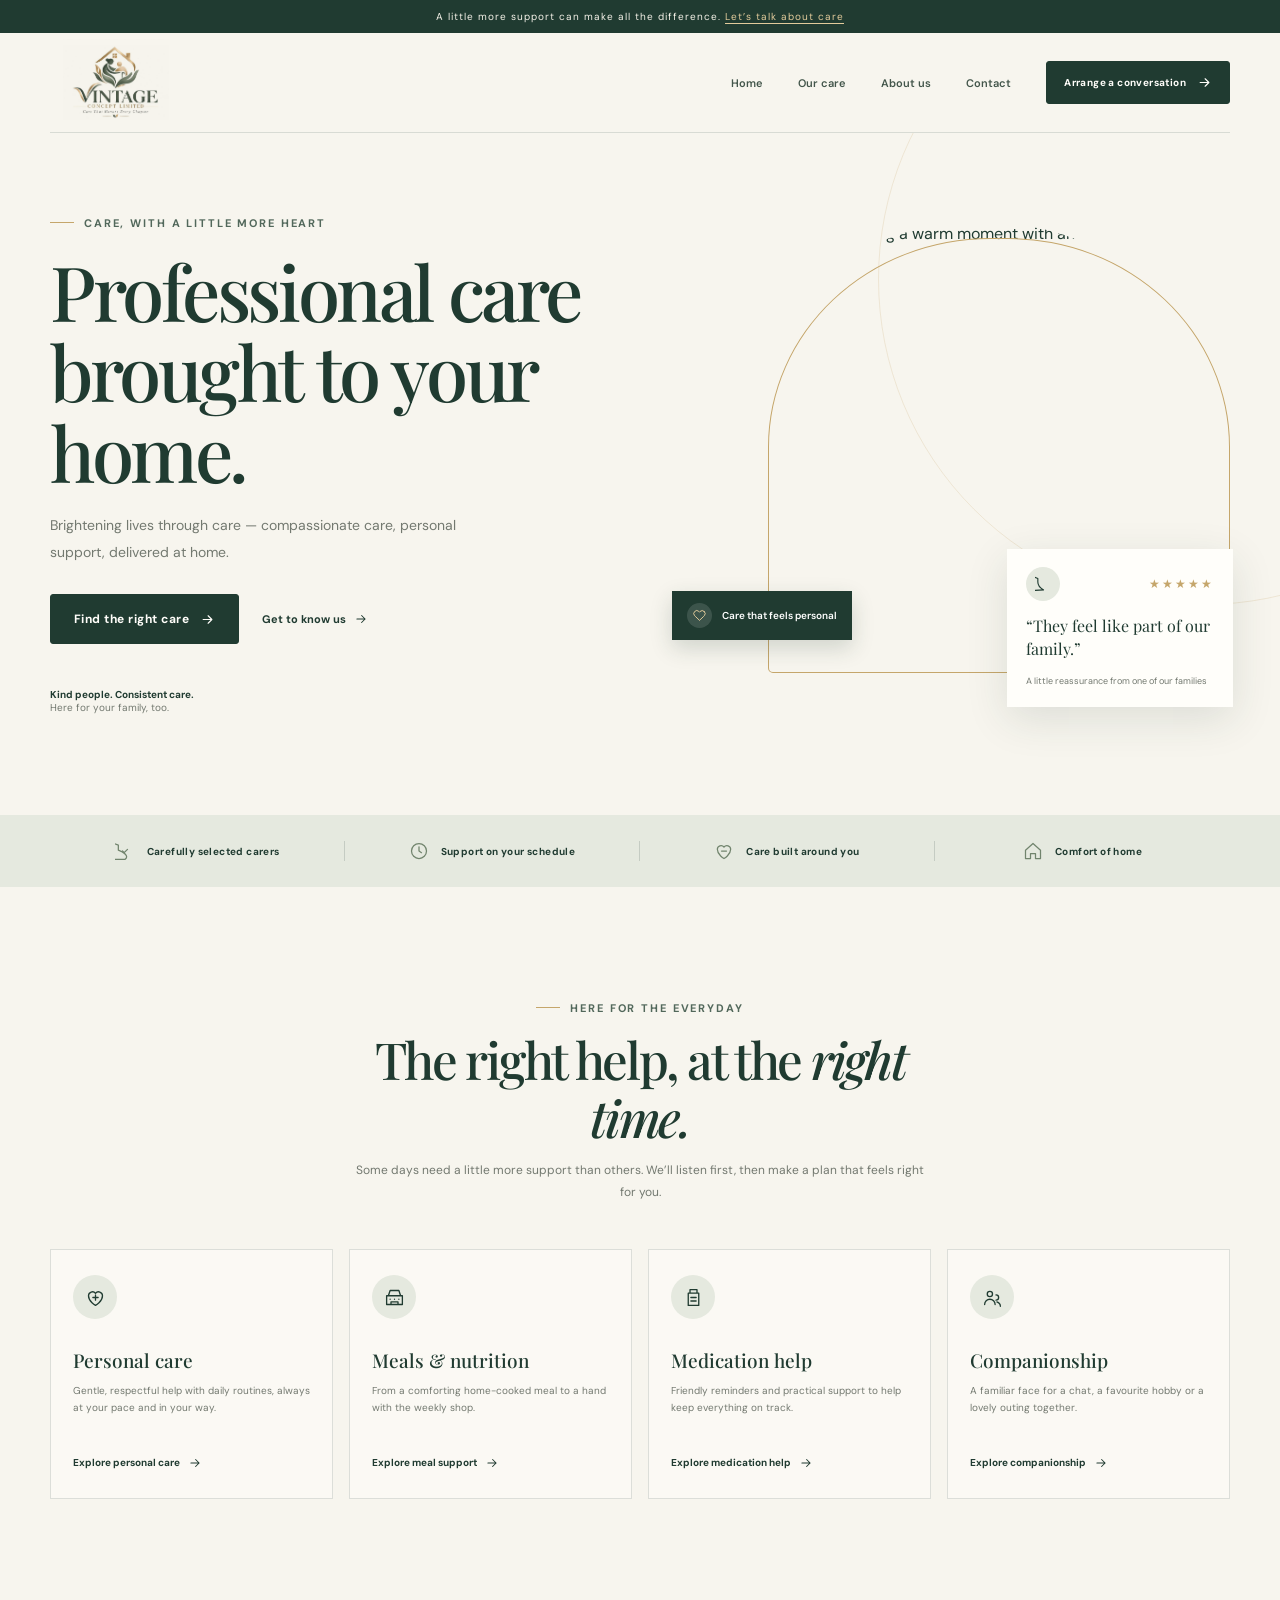
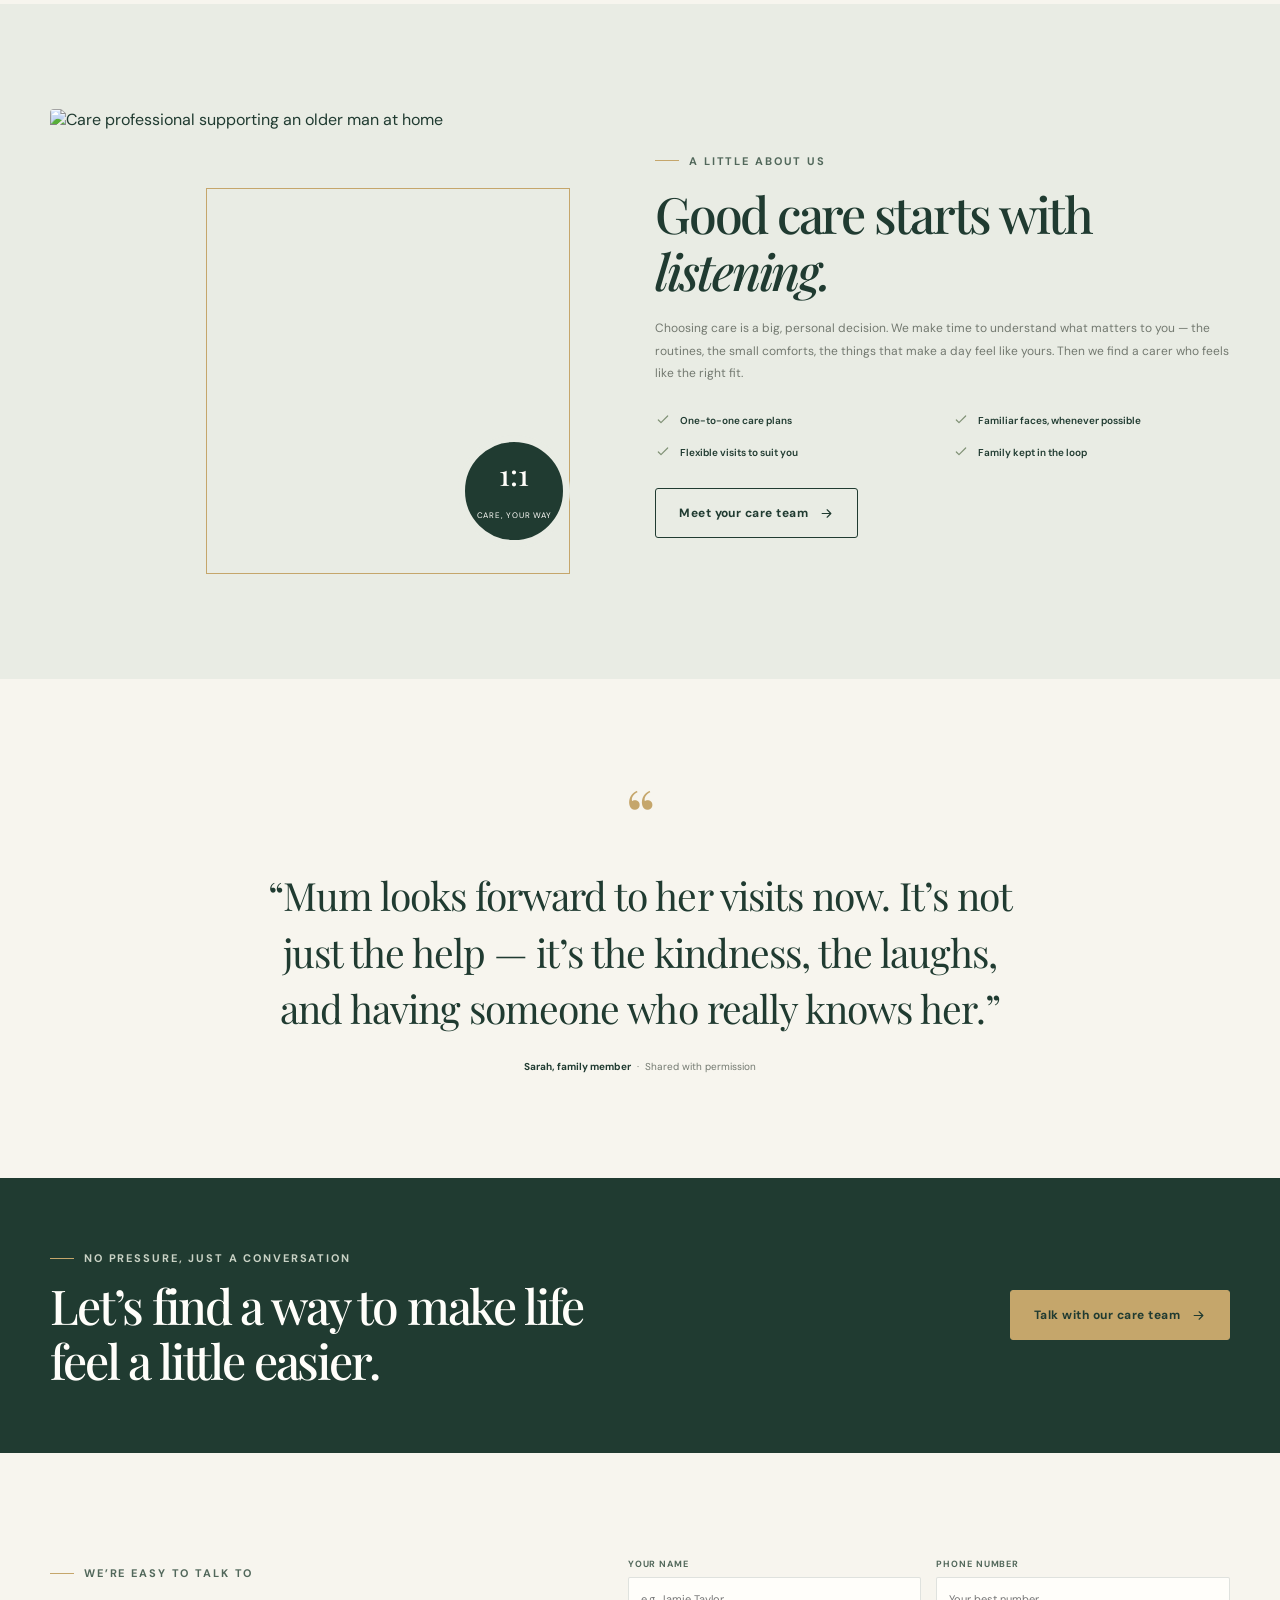
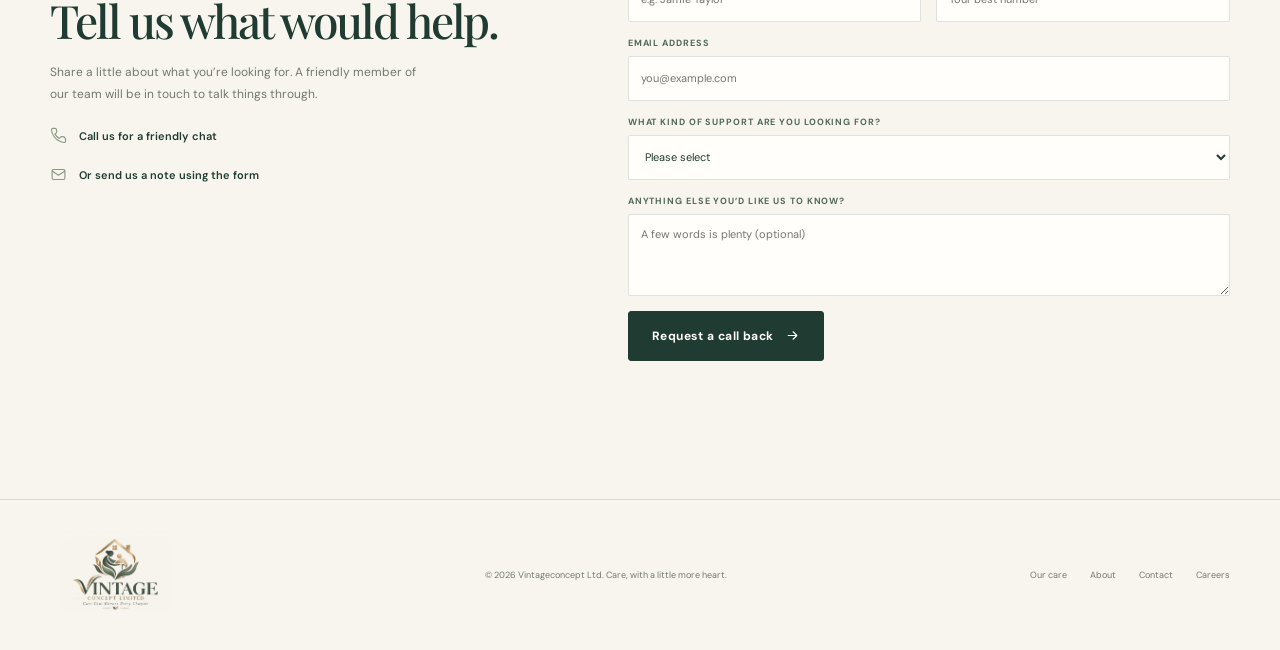
==== index.html @ 4ed89e63 "Initial site build" ====
<!doctype html>
<html lang="en">
<head>
  <meta charset="utf-8">
  <meta name="viewport" content="width=device-width, initial-scale=1">
  <meta name="theme-color" content="#f7f5ee">
  <meta name="description" content="Thoughtful, personal home care that helps you or someone you love feel safe, supported and at home.">
  <title>Vintageconcept Ltd | Professional care brought to your home</title>
  <link rel="preconnect" href="https://fonts.googleapis.com">
  <link rel="preconnect" href="https://fonts.gstatic.com" crossorigin>
  <link href="https://fonts.googleapis.com/css2?family=DM+Sans:wght@400;500;600;700&family=Playfair+Display:wght@500;600;700&display=swap" rel="stylesheet">
  <style>
    :root {
      --sage: #9eae96;
      --sage-light: #e5e9df;
      --gold: #c5a66b;
      --gold-light: #eee4d1;
      --ivory: #f7f5ee;
      --paper: #fffefa;
      --forest: #203b31;
      --forest-soft: #52685b;
      --muted: #737970;
      --line: rgba(32, 59, 49, .14);
      --serif: 'Playfair Display', Georgia, serif;
      --sans: 'DM Sans', Arial, sans-serif;
    }
    * { box-sizing: border-box; }
    html { scroll-behavior: smooth; }
    body { margin: 0; background: var(--ivory); color: var(--forest); font-family: var(--sans); -webkit-font-smoothing: antialiased; }
    a { color: inherit; text-decoration: none; }
    button, input, select, textarea { font: inherit; }
    img { display: block; width: 100%; object-fit: cover; }
    .wrap { width: min(1180px, calc(100% - 64px)); margin-inline: auto; }
    .eyebrow { display: inline-flex; align-items: center; gap: 10px; color: var(--forest-soft); font-size: 11px; font-weight: 700; letter-spacing: .17em; text-transform: uppercase; }
    .eyebrow::before { content: ''; width: 24px; height: 1px; background: var(--gold); }
    .serif { font-family: var(--serif); font-weight: 500; letter-spacing: -.045em; }
    .button { display: inline-flex; min-height: 50px; justify-content: center; align-items: center; gap: 11px; padding: 0 23px; border: 1px solid var(--forest); border-radius: 3px; background: var(--forest); color: var(--paper); font-size: 12px; font-weight: 700; letter-spacing: .04em; transition: .2s ease; cursor: pointer; }
    .button:hover { background: #2d5142; border-color: #2d5142; transform: translateY(-2px); }
    .button svg { width: 15px; height: 15px; }
    .button--outline { background: transparent; color: var(--forest); }
    .button--outline:hover { color: var(--paper); }
    .announcement { padding: 10px 16px; background: var(--forest); color: #f6f3e9; text-align: center; font-size: 10px; letter-spacing: .1em; }
    .announcement a { color: #e2cb9b; text-decoration: underline; text-underline-offset: 3px; }
    header { position: relative; z-index: 5; background: var(--ivory); }
    .nav { min-height: 100px; display: flex; align-items: center; justify-content: space-between; border-bottom: 1px solid var(--line); }
    .brand { display: inline-flex; gap: 11px; align-items: center; }
    .brand-logo { display: block; width: 132px; height: 88px; object-fit: contain; mix-blend-mode: multiply; }
    .nav-links { display: flex; align-items: center; gap: 35px; color: #43564b; font-size: 11px; font-weight: 600; }
    .nav-links a:not(.button):hover { color: #9b7d47; }
    .nav-links .button { min-height: 43px; padding-inline: 17px; font-size: 10px; }
    .menu-toggle { display: none; border: 0; background: none; color: var(--forest); cursor: pointer; }
    .hero { position: relative; overflow: hidden; padding: 59px 0 76px; }
    .hero::after { position: absolute; z-index: 0; top: -180px; right: -250px; width: 650px; height: 650px; border: 1px solid rgba(197,166,107,.2); border-radius: 50%; content: ''; pointer-events: none; }
    .hero-grid { position: relative; z-index: 1; display: grid; grid-template-columns: 1.02fr .98fr; align-items: center; gap: 70px; }
    .hero-copy { padding: 15px 0 25px; }
    .hero h1 { max-width: 590px; margin: 21px 0 20px; font-size: clamp(48px, 6vw, 76px); line-height: 1.06; }
    .hero h1 em { color: #83947b; font-style: normal; }
    .hero-copy > p { max-width: 450px; margin: 0; color: var(--muted); font-size: 14px; line-height: 1.9; }
    .hero-actions { display: flex; align-items: center; gap: 23px; margin-top: 29px; }
    .text-link { display: inline-flex; align-items: center; gap: 8px; font-size: 11px; font-weight: 700; }
    .text-link svg { width: 14px; height: 14px; transition: transform .2s ease; }
    .text-link:hover svg { transform: translateX(4px); }
    .hero-note { display: flex; align-items: center; gap: 12px; margin-top: 44px; color: var(--muted); font-size: 10px; }
    .avatar-stack { display: flex; padding-left: 5px; }
    .avatar-stack img { width: 29px; height: 29px; margin-left: -5px; border: 2px solid var(--ivory); border-radius: 50%; }
    .hero-note strong { color: var(--forest); }
    .hero-visual { position: relative; min-height: 485px; }
    .hero-photo { position: absolute; top: 0; right: 18px; width: 85%; height: 435px; border-radius: 48% 48% 5px 5px; object-position: center; }
    .photo-outline { position: absolute; top: 15px; right: 0; width: 85%; height: 435px; border: 1px solid var(--gold); border-radius: 48% 48% 5px 5px; }
    .care-card { position: absolute; right: -3px; bottom: 1px; width: 226px; padding: 18px 19px; background: var(--paper); box-shadow: 0 12px 40px rgba(32,59,49,.12); }
    .care-card-top { display: flex; justify-content: space-between; align-items: center; }
    .care-card-icon { display: grid; width: 34px; height: 34px; place-items: center; border-radius: 50%; background: var(--sage-light); }
    .care-card-icon svg { width: 17px; }
    .care-card .stars { color: var(--gold); font-size: 12px; letter-spacing: 2px; }
    .care-card p { margin: 13px 0 8px; font-family: var(--serif); font-size: 16px; line-height: 1.45; }
    .care-card small { color: var(--muted); font-size: 9px; }
    .floating-tag { position: absolute; bottom: 68px; left: -14px; display: flex; align-items: center; gap: 10px; padding: 12px 15px; background: var(--forest); color: white; font-size: 10px; font-weight: 600; box-shadow: 0 8px 22px rgba(32,59,49,.18); }
    .floating-tag span { display: grid; width: 25px; height: 25px; place-items: center; border-radius: 50%; background: rgba(255,255,255,.13); color: #e2cb9b; }
    .floating-tag svg { width: 13px; }
    .trust-strip { background: var(--sage-light); }
    .trust-grid { display: grid; grid-template-columns: repeat(4,1fr); padding: 26px 0; }
    .trust-item { display: flex; justify-content: center; align-items: center; gap: 12px; border-right: 1px solid rgba(32,59,49,.16); }
    .trust-item:last-child { border: 0; }
    .trust-item svg { flex: 0 0 auto; width: 20px; height: 20px; color: #71846d; }
    .trust-item span { font-size: 10px; font-weight: 700; letter-spacing: .04em; }
    section.content-section { padding: 105px 0; }
    .section-heading { max-width: 570px; margin: 0 auto 46px; text-align: center; }
    .section-heading .eyebrow { justify-content: center; }
    .section-heading h2 { margin: 15px 0 13px; font-size: clamp(36px, 4vw, 51px); line-height: 1.15; }
    .section-heading p { margin: 0; color: var(--muted); font-size: 12px; line-height: 1.8; }
    .service-grid { display: grid; grid-template-columns: repeat(4, 1fr); gap: 16px; }
    .service-card { min-height: 250px; padding: 25px 22px 22px; border: 1px solid var(--line); background: rgba(255,254,250,.56); transition: .25s ease; }
    .service-card:hover { transform: translateY(-5px); background: var(--paper); box-shadow: 0 16px 35px rgba(32,59,49,.08); }
    .service-icon { display: grid; width: 44px; height: 44px; place-items: center; margin-bottom: 28px; border-radius: 50%; background: var(--sage-light); color: var(--forest); }
    .service-icon svg { width: 21px; height: 21px; }
    .service-card h3 { margin: 0 0 9px; font-family: var(--serif); font-size: 19px; font-weight: 500; }
    .service-card p { min-height: 50px; margin: 0 0 18px; color: var(--muted); font-size: 10px; line-height: 1.7; }
    .service-card .text-link { font-size: 10px; }
    .about { background: #e9ece4; }
    .about-grid { display: grid; grid-template-columns: .95fr 1.05fr; align-items: center; gap: 85px; }
    .about-visual { position: relative; min-height: 465px; }
    .about-photo { width: 82%; height: 440px; border-radius: 4px; }
    .about-accent { position: absolute; z-index: 0; right: 0; bottom: 0; width: 70%; height: 83%; border: 1px solid var(--gold); }
    .about-photo { position: relative; z-index: 1; }
    .about-stamp { position: absolute; z-index: 2; right: 0; bottom: 27px; display: grid; width: 112px; height: 112px; place-items: center; border: 7px solid #e9ece4; border-radius: 50%; background: var(--forest); color: var(--paper); text-align: center; }
    .about-stamp strong { font-family: var(--serif); font-size: 29px; font-weight: 500; line-height: 1; }
    .about-stamp span { margin-top: -17px; font-size: 8px; letter-spacing: .1em; text-transform: uppercase; }
    .about-copy h2 { margin: 17px 0; font-size: clamp(36px, 4vw, 50px); line-height: 1.15; }
    .about-copy > p { margin: 0; color: var(--muted); font-size: 12px; line-height: 1.9; }
    .about-points { display: grid; grid-template-columns: 1fr 1fr; gap: 16px 20px; margin: 27px 0 28px; }
    .about-point { display: flex; align-items: center; gap: 9px; font-size: 10px; font-weight: 600; }
    .about-point svg { flex: 0 0 auto; width: 16px; height: 16px; color: #809276; }
    .quote-section { text-align: center; }
    .quote-mark { color: var(--gold); font-family: var(--serif); font-size: 75px; line-height: .8; }
    blockquote { max-width: 760px; margin: 23px auto; font-family: var(--serif); font-size: clamp(26px, 3.3vw, 39px); line-height: 1.45; letter-spacing: -.025em; }
    .quote-by { color: var(--muted); font-size: 10px; }
    .quote-by strong { color: var(--forest); }
    .cta { padding: 65px 0; background: var(--forest); color: var(--paper); }
    .cta-inner { display: flex; align-items: center; justify-content: space-between; gap: 35px; }
    .cta .eyebrow { color: #c9d2c5; }
    .cta h2 { max-width: 590px; margin: 13px 0 0; font-size: clamp(32px, 4vw, 48px); line-height: 1.14; }
    .cta .button { flex: 0 0 auto; border-color: var(--gold); background: var(--gold); color: var(--forest); }
    .cta .button:hover { border-color: #d5bc8e; background: #d5bc8e; }
    .contact { display: grid; grid-template-columns: .9fr 1.1fr; gap: 85px; }
    .contact-copy h2 { margin: 15px 0; font-size: 46px; line-height: 1.1; }
    .contact-copy p { max-width: 380px; color: var(--muted); font-size: 12px; line-height: 1.85; }
    .contact-detail { display: flex; gap: 12px; align-items: center; margin-top: 22px; font-size: 11px; font-weight: 600; }
    .contact-detail svg { width: 17px; color: #8a9a81; }
    .contact-form { display: grid; grid-template-columns: 1fr 1fr; gap: 15px; }
    .field { display: flex; flex-direction: column; gap: 7px; }
    .field--full { grid-column: 1/-1; }
    .field label { color: var(--forest-soft); font-size: 9px; font-weight: 700; letter-spacing: .1em; text-transform: uppercase; }
    .field input, .field select, .field textarea { width: 100%; border: 1px solid var(--line); border-radius: 2px; background: var(--paper); color: var(--forest); outline: none; font-size: 11px; }
    .field input, .field select { height: 45px; padding: 0 12px; }
    .field textarea { min-height: 82px; padding: 12px; resize: vertical; }
    .field input:focus, .field select:focus, .field textarea:focus { border-color: var(--sage); box-shadow: 0 0 0 2px rgba(158,174,150,.2); }
    .contact-form .button { justify-self: start; }
    #form-status { grid-column: 1/-1; min-height: 18px; margin: 0; color: var(--forest-soft); font-size: 11px; }
    footer { padding: 31px 0; border-top: 1px solid var(--line); }
    .footer-inner { display: flex; align-items: center; justify-content: space-between; gap: 20px; }
    .footer-inner p, .footer-links { margin: 0; color: var(--muted); font-size: 9px; }
    .footer-links { display: flex; gap: 23px; }
    .footer-links a:hover { color: var(--forest); }
    .reveal { opacity: 0; transform: translateY(16px); transition: opacity .65s ease, transform .65s ease; }
    .reveal.visible { opacity: 1; transform: translateY(0); }
    @media (prefers-reduced-motion: reduce) { *, *::before, *::after { scroll-behavior: auto !important; transition-duration: .01ms !important; animation-duration: .01ms !important; } .reveal { opacity: 1; transform: none; } }
    @media (max-width: 900px) {
      .wrap { width: min(100% - 44px, 700px); }
      .nav-links { gap: 19px; }
      .hero-grid { gap: 35px; }
      .hero-visual { min-height: 415px; }
      .hero-photo, .photo-outline { height: 375px; }
      .about-grid { gap: 45px; }
      .service-grid { grid-template-columns: repeat(2, 1fr); }
      .contact { gap: 45px; }
    }
    @media (max-width: 640px) {
      .wrap { width: calc(100% - 38px); }
      .announcement { font-size: 9px; }
      .nav { min-height: 72px; }
      .brand-logo { width: 105px; height: 70px; }
      .menu-toggle { display: block; padding: 8px; }
      .menu-toggle svg { display: block; width: 23px; height: 23px; }
      .nav-links { position: absolute; top: 72px; right: 0; left: 0; display: none; align-items: stretch; gap: 0; padding: 10px 20px 22px; border-bottom: 1px solid var(--line); background: var(--ivory); box-shadow: 0 12px 20px rgba(32,59,49,.08); }
      .nav-links.open { display: flex; flex-direction: column; }
      .nav-links a:not(.button) { padding: 13px 4px; border-bottom: 1px solid var(--line); }
      .nav-links .button { margin-top: 14px; }
      .hero { padding: 42px 0 46px; }
      .hero-grid { grid-template-columns: 1fr; gap: 29px; }
      .hero h1 { max-width: 450px; font-size: clamp(48px, 13vw, 68px); }
      .hero-copy > p { font-size: 13px; }
      .hero-note { margin-top: 28px; }
      .hero-visual { width: min(100%, 440px); min-height: 405px; margin: 0 auto; }
      .hero-photo, .photo-outline { height: 365px; }
      .hero-photo { right: 13px; }
      .care-card { right: -1px; bottom: 0; }
      .floating-tag { left: -3px; bottom: 58px; }
      .trust-grid { grid-template-columns: 1fr 1fr; gap: 0; padding: 10px 0; }
      .trust-item { min-height: 56px; justify-content: flex-start; padding-left: 7px; border-right: 0; }
      .trust-item:nth-child(odd) { border-right: 1px solid rgba(32,59,49,.16); }
      .trust-item span { font-size: 9px; }
      section.content-section { padding: 72px 0; }
      .section-heading { margin-bottom: 32px; }
      .service-grid { gap: 10px; }
      .service-card { min-height: 245px; padding: 18px 15px; }
      .service-icon { margin-bottom: 22px; }
      .service-card h3 { font-size: 17px; }
      .service-card p { font-size: 9px; }
      .about-grid { grid-template-columns: 1fr; gap: 35px; }
      .about-visual { min-height: 390px; }
      .about-photo { width: 84%; height: 365px; }
      .about-copy h2 { font-size: 41px; }
      .about-stamp { width: 98px; height: 98px; }
      .about-points { gap: 14px 8px; }
      .about-point { font-size: 9px; }
      .cta { padding: 48px 0; }
      .cta-inner { align-items: flex-start; flex-direction: column; gap: 25px; }
      .contact { grid-template-columns: 1fr; gap: 28px; }
      .contact-copy h2 { font-size: 40px; }
      .contact-form { gap: 12px; }
      .field label { font-size: 8px; }
      .footer-inner { align-items: flex-start; flex-direction: column; }
      .footer-links { flex-wrap: wrap; gap: 15px; }
    }
  </style>
</head>
<body>
  <div class="announcement">A little more support can make all the difference. <a href="appointment.html">Let’s talk about care</a></div>
  <header>
    <div class="wrap nav">
      <a class="brand" href="index.html" aria-label="Vintageconcept Ltd home">
        <img class="brand-logo" src="images/photo_5104954538862513421_y.jpg" alt="Vintage Concept Limited — Care That Honors Every Chapter">
      </a>
      <button class="menu-toggle" aria-label="Open navigation" aria-expanded="false"><svg viewBox="0 0 24 24" fill="none" stroke="currentColor" stroke-width="1.7" stroke-linecap="round" stroke-linejoin="round"><path d="M3 7h18M3 12h18M3 17h18"/></svg></button>
      <nav class="nav-links" aria-label="Main navigation">
        <a href="index.html">Home</a><a href="services.html">Our care</a><a href="about.html">About us</a><a href="contact.html">Contact</a>
        <a class="button" href="appointment.html">Arrange a conversation <svg viewBox="0 0 24 24" fill="none" stroke="currentColor" stroke-width="1.8" stroke-linecap="round" stroke-linejoin="round"><path d="M5 12h14m-6-6 6 6-6 6"/></svg></a>
      </nav>
    </div>
  </header>
  <main>
    <section class="hero" id="home">
      <div class="wrap hero-grid">
        <div class="hero-copy reveal">
          <span class="eyebrow">Care, with a little more heart</span>
          <h1 class="serif">Professional care brought to your home.</h1>
          <p>Brightening lives through care — compassionate care, personal support, delivered at home.</p>
          <div class="hero-actions"><a class="button" href="appointment.html">Find the right care <svg viewBox="0 0 24 24" fill="none" stroke="currentColor" stroke-width="1.8" stroke-linecap="round" stroke-linejoin="round"><path d="M5 12h14m-6-6 6 6-6 6"/></svg></a><a class="text-link" href="about.html">Get to know us <svg viewBox="0 0 24 24" fill="none" stroke="currentColor" stroke-width="1.8" stroke-linecap="round" stroke-linejoin="round"><path d="M5 12h14m-6-6 6 6-6 6"/></svg></a></div>
          <div class="hero-note">
            <!-- <div class="avatar-stack" aria-hidden="true"><img src="https://images.unsplash.com/photo-1551836022-d5d88e9218df?auto=format&fit=crop&w=80&h=80&q=80" alt=""><img src="https://images.unsplash.com/photo-1580489944761-15a19d654956?auto=format&fit=crop&w=80&h=80&q=80" alt=""><img src="https://images.unsplash.com/photo-1500648767791-00dcc994a43e?auto=format&fit=crop&w=80&h=80&q=80" alt=""></div> -->
            <span><strong>Kind people. Consistent care.</strong><br>Here for your family, too.</span></div>
        </div>
        <div class="hero-visual reveal">
          <img class="hero-photo" src="https://images.pexels.com/photos/3768131/pexels-photo-3768131.jpeg?auto=compress&amp;cs=tinysrgb&amp;w=1100" alt="Caregiver sharing a warm moment with an older woman at home">
          <div class="photo-outline" aria-hidden="true"></div>
          <div class="floating-tag"><span><svg viewBox="0 0 24 24" fill="none" stroke="currentColor" stroke-width="1.8" stroke-linecap="round" stroke-linejoin="round"><path d="M20.8 4.6a5.5 5.5 0 0 0-7.8 0L12 5.7l-1.1-1.1a5.5 5.5 0 0 0-7.8 7.8l1.1 1.1L12 21l7.8-7.5 1.1-1.1a5.5 5.5 0 0 0-.1-7.8Z"/></svg></span>Care that feels personal</div>
          <div class="care-card"><div class="care-card-top"><span class="care-card-icon"><svg viewBox="0 0 24 24" fill="none" stroke="currentColor" stroke-width="1.6" stroke-linecap="round" stroke-linejoin="round"><path d="M12 21s-8-4.4-8-11V5l-8-3-8 3v6c0 7 8 11 8 11Z"/></svg></span><span class="stars">★★★★★</span></div><p>“They feel like part of our family.”</p><small>A little reassurance from one of our families</small></div>
        </div>
      </div>
    </section>
    <div class="trust-strip"><div class="wrap trust-grid">
      <div class="trust-item"><svg viewBox="0 0 24 24" fill="none" stroke="currentColor" stroke-width="1.5" stroke-linecap="round" stroke-linejoin="round"><path d="M12 22s8-4.4-8-11V5l-8-3-8 3v6c0 7 8 11 8 11Z"/><path d="m9 12 2 2 4-4"/></svg><span>Carefully selected carers</span></div>
      <div class="trust-item"><svg viewBox="0 0 24 24" fill="none" stroke="currentColor" stroke-width="1.5" stroke-linecap="round" stroke-linejoin="round"><circle cx="12" cy="12" r="9"/><path d="M12 7v5l3 2"/></svg><span>Support on your schedule</span></div>
      <div class="trust-item"><svg viewBox="0 0 24 24" fill="none" stroke="currentColor" stroke-width="1.5" stroke-linecap="round" stroke-linejoin="round"><path d="M12 21s-8-4.4-8-11a4.5 4.5 0 0 1 8-2.8A4.5 4.5 0 0 1 20 10c0 6.6-8 11-8 11Z"/><path d="M9 12h6"/></svg><span>Care built around you</span></div>
      <div class="trust-item"><svg viewBox="0 0 24 24" fill="none" stroke="currentColor" stroke-width="1.5" stroke-linecap="round" stroke-linejoin="round"><path d="M3 11 12 3l9 8v10h-6v-6H9v6H3z"/></svg><span>Comfort of home</span></div>
    </div></div>
    <section class="content-section" id="care"><div class="wrap">
      <div class="section-heading reveal"><span class="eyebrow">Here for the everyday</span><h2 class="serif">The right help, at the <em>right time.</em></h2><p>Some days need a little more support than others. We’ll listen first, then make a plan that feels right for you.</p></div>
      <div class="service-grid">
        <article class="service-card reveal"><div class="service-icon"><svg viewBox="0 0 24 24" fill="none" stroke="currentColor" stroke-width="1.5" stroke-linecap="round" stroke-linejoin="round"><path d="M12 21s-8-4.4-8-11a4.5 4.5 0 0 1 8-2.8A4.5 4.5 0 0 1 20 10c0 6.6-8 11-8 11Z"/><path d="M9 12h6m-3-3v6"/></svg></div><h3>Personal care</h3><p>Gentle, respectful help with daily routines, always at your pace and in your way.</p><a href="personal-care.html" class="text-link">Explore personal care <svg viewBox="0 0 24 24" fill="none" stroke="currentColor" stroke-width="1.8" stroke-linecap="round" stroke-linejoin="round"><path d="M5 12h14m-6-6 6 6-6 6"/></svg></a></article>
        <article class="service-card reveal"><div class="service-icon"><svg viewBox="0 0 24 24" fill="none" stroke="currentColor" stroke-width="1.5" stroke-linecap="round" stroke-linejoin="round"><path d="M3 10h18v10H3zM5 10l2-6h10l2 6M7 14h.01M12 14h.01M17 14h.01M8 20v-3h8v3"/></svg></div><h3>Meals &amp; nutrition</h3><p>From a comforting home-cooked meal to a hand with the weekly shop.</p><a href="services.html" class="text-link">Explore meal support <svg viewBox="0 0 24 24" fill="none" stroke="currentColor" stroke-width="1.8" stroke-linecap="round" stroke-linejoin="round"><path d="M5 12h14m-6-6 6 6-6 6"/></svg></a></article>
        <article class="service-card reveal"><div class="service-icon"><svg viewBox="0 0 24 24" fill="none" stroke="currentColor" stroke-width="1.5" stroke-linecap="round" stroke-linejoin="round"><path d="M8 3h8v4H8zM6 7h12v14H6zM9 12h6m-6 4h6"/></svg></div><h3>Medication help</h3><p>Friendly reminders and practical support to help keep everything on track.</p><a href="medication.html" class="text-link">Explore medication help <svg viewBox="0 0 24 24" fill="none" stroke="currentColor" stroke-width="1.8" stroke-linecap="round" stroke-linejoin="round"><path d="M5 12h14m-6-6 6 6-6 6"/></svg></a></article>
        <article class="service-card reveal"><div class="service-icon"><svg viewBox="0 0 24 24" fill="none" stroke="currentColor" stroke-width="1.5" stroke-linecap="round" stroke-linejoin="round"><circle cx="9" cy="8" r="3"/><path d="M3 20c0-3.3 2.7-6 6-6s6 2.7 6 6m1-11a3 3 0 1 1 0 6m1 2c2.3.8 4 2.9 4 5"/></svg></div><h3>Companionship</h3><p>A familiar face for a chat, a favourite hobby or a lovely outing together.</p><a href="services.html" class="text-link">Explore companionship <svg viewBox="0 0 24 24" fill="none" stroke="currentColor" stroke-width="1.8" stroke-linecap="round" stroke-linejoin="round"><path d="M5 12h14m-6-6 6 6-6 6"/></svg></a></article>
      </div>
    </div></section>
    <section class="content-section about" id="about"><div class="wrap about-grid">
      <div class="about-visual reveal"><div class="about-accent" aria-hidden="true"></div><img class="about-photo" src="https://images.pexels.com/photos/7551664/pexels-photo-7551664.jpeg?auto=compress&amp;cs=tinysrgb&amp;w=1000" alt="Care professional supporting an older man at home"><div class="about-stamp"><strong>1:1</strong><span>care, your way</span></div></div>
      <div class="about-copy reveal"><span class="eyebrow">A little about us</span><h2 class="serif">Good care starts with <em>listening.</em></h2><p>Choosing care is a big, personal decision. We make time to understand what matters to you — the routines, the small comforts, the things that make a day feel like yours. Then we find a carer who feels like the right fit.</p><div class="about-points"><div class="about-point"><svg viewBox="0 0 24 24" fill="none" stroke="currentColor" stroke-width="1.8" stroke-linecap="round" stroke-linejoin="round"><path d="m5 12 4 4L19 6"/></svg>One-to-one care plans</div><div class="about-point"><svg viewBox="0 0 24 24" fill="none" stroke="currentColor" stroke-width="1.8" stroke-linecap="round" stroke-linejoin="round"><path d="m5 12 4 4L19 6"/></svg>Familiar faces, whenever possible</div><div class="about-point"><svg viewBox="0 0 24 24" fill="none" stroke="currentColor" stroke-width="1.8" stroke-linecap="round" stroke-linejoin="round"><path d="m5 12 4 4L19 6"/></svg>Flexible visits to suit you</div><div class="about-point"><svg viewBox="0 0 24 24" fill="none" stroke="currentColor" stroke-width="1.8" stroke-linecap="round" stroke-linejoin="round"><path d="m5 12 4 4L19 6"/></svg>Family kept in the loop</div></div><a class="button button--outline" href="about.html">Meet your care team <svg viewBox="0 0 24 24" fill="none" stroke="currentColor" stroke-width="1.8" stroke-linecap="round" stroke-linejoin="round"><path d="M5 12h14m-6-6 6 6-6 6"/></svg></a></div>
    </div></section>
    <section class="content-section quote-section"><div class="wrap reveal"><div class="quote-mark">“</div><blockquote>“Mum looks forward to her visits now. It’s not just the help — it’s the kindness, the laughs, and having someone who really knows her.”</blockquote><div class="quote-by"><strong>Sarah, family member</strong> &nbsp;·&nbsp; Shared with permission</div></div></section>
    <section class="cta"><div class="wrap cta-inner"><div><span class="eyebrow">No pressure, just a conversation</span><h2 class="serif">Let’s find a way to make life feel a little easier.</h2></div><a class="button" href="appointment.html">Talk with our care team <svg viewBox="0 0 24 24" fill="none" stroke="currentColor" stroke-width="1.8" stroke-linecap="round" stroke-linejoin="round"><path d="M5 12h14m-6-6 6 6-6 6"/></svg></a></div></section>
    <section class="content-section" id="contact"><div class="wrap contact">
      <div class="contact-copy"><span class="eyebrow">We’re easy to talk to</span><h2 class="serif">Tell us what would help.</h2><p>Share a little about what you’re looking for. A friendly member of our team will be in touch to talk things through.</p><div class="contact-detail"><svg viewBox="0 0 24 24" fill="none" stroke="currentColor" stroke-width="1.6" stroke-linecap="round" stroke-linejoin="round"><path d="M22 16.9v3a2 2 0 0 1-2.2 2 19.8 19.8 0 0 1-8.6-3.1 19.4 19.4 0 0 1-6-6A19.8 19.8 0 0 1 2.1 4.2 2 2 0 0 1 4.1 2h3a2 2 0 0 1 2 1.7l.4 2.8a2 2 0 0 1-.6 1.7L7 10.1a16 16 0 0 0 6 6l1.9-1.9a2 2 0 0 1 1.7-.6l2.8.4a2 2 0 0 1 1.7 1.9Z"/></svg><span>Call us for a friendly chat</span></div><div class="contact-detail"><svg viewBox="0 0 24 24" fill="none" stroke="currentColor" stroke-width="1.6" stroke-linecap="round" stroke-linejoin="round"><rect x="3" y="5" width="18" height="14" rx="2"/><path d="m3 7 9 6 9-6"/></svg><span>Or send us a note using the form</span></div></div>
      <form class="contact-form" id="care-form">
        <div class="field"><label for="name">Your name</label><input id="name" name="name" autocomplete="name" placeholder="e.g. Jamie Taylor" required></div>
        <div class="field"><label for="phone">Phone number</label><input id="phone" name="phone" type="tel" autocomplete="tel" placeholder="Your best number" required></div>
        <div class="field field--full"><label for="email">Email address</label><input id="email" name="email" type="email" autocomplete="email" placeholder="you@example.com" required></div>
        <div class="field field--full"><label for="care-type">What kind of support are you looking for?</label><select id="care-type" name="care-type" required><option value="" disabled selected>Please select</option><option>Personal care</option><option>Meals and nutrition</option><option>Medication support</option><option>Companionship</option><option>Not sure yet — let's talk</option></select></div>
        <div class="field field--full"><label for="message">Anything else you’d like us to know?</label><textarea id="message" name="message" placeholder="A few words is plenty (optional)"></textarea></div>
        <button class="button" type="submit">Request a call back <svg viewBox="0 0 24 24" fill="none" stroke="currentColor" stroke-width="1.8" stroke-linecap="round" stroke-linejoin="round"><path d="M5 12h14m-6-6 6 6-6 6"/></svg></button>
        <p id="form-status" role="status" aria-live="polite"></p>
      </form>
    </div></section>
  </main>
  <footer><div class="wrap footer-inner"><a class="brand" href="index.html"><span class="brand-mark" aria-hidden="true"><img class="brand-logo" src="images/photo_5104954538862513421_y.jpg" alt="Vintage Concept Limited — Care That Honors Every Chapter"></span><span class="brand-name">Vintageconcept Ltd</span></a><p>© <span id="year"></span> Vintageconcept Ltd. Care, with a little more heart.</p><div class="footer-links"><a href="services.html">Our care</a><a href="about.html">About</a><a href="contact.html">Contact</a><a href="apply.html">Careers</a></div></div></footer>
  <script>
    document.querySelectorAll('.brand').forEach((element) => {
      element.innerHTML = '<img class="brand-logo" src="images/photo_5104954538862513421_y.jpg" alt="Vintage Concept Limited — Care That Honors Every Chapter" decoding="async">';
    });
    const menuButton = document.querySelector('.menu-toggle');
    const navigation = document.querySelector('.nav-links');
    menuButton.addEventListener('click', () => {
      const isOpen = navigation.classList.toggle('open');
      menuButton.setAttribute('aria-expanded', String(isOpen));
      menuButton.setAttribute('aria-label', isOpen ? 'Close navigation' : 'Open navigation');
    });
    navigation.querySelectorAll('a').forEach((link) => link.addEventListener('click', () => {
      navigation.classList.remove('open');
      menuButton.setAttribute('aria-expanded', 'false');
      menuButton.setAttribute('aria-label', 'Open navigation');
    }));
    document.querySelector('#year').textContent = new Date().getFullYear();
    const form = document.querySelector('#care-form');
    form.addEventListener('submit', (event) => {
      event.preventDefault();
      if (!form.reportValidity()) return;
      document.querySelector('#form-status').textContent = 'Thank you — your message is ready. Connect this form to your preferred email or booking service to receive enquiries.';
      form.reset();
    });
    const revealObserver = new IntersectionObserver((entries, observer) => {
      entries.forEach((entry) => {
        if (entry.isIntersecting) {
          entry.target.classList.add('visible');
          observer.unobserve(entry.target);
        }
      });
    }, { threshold: 0.12 });
    document.querySelectorAll('.reveal').forEach((element) => revealObserver.observe(element));
  </script>
</body>
</html>
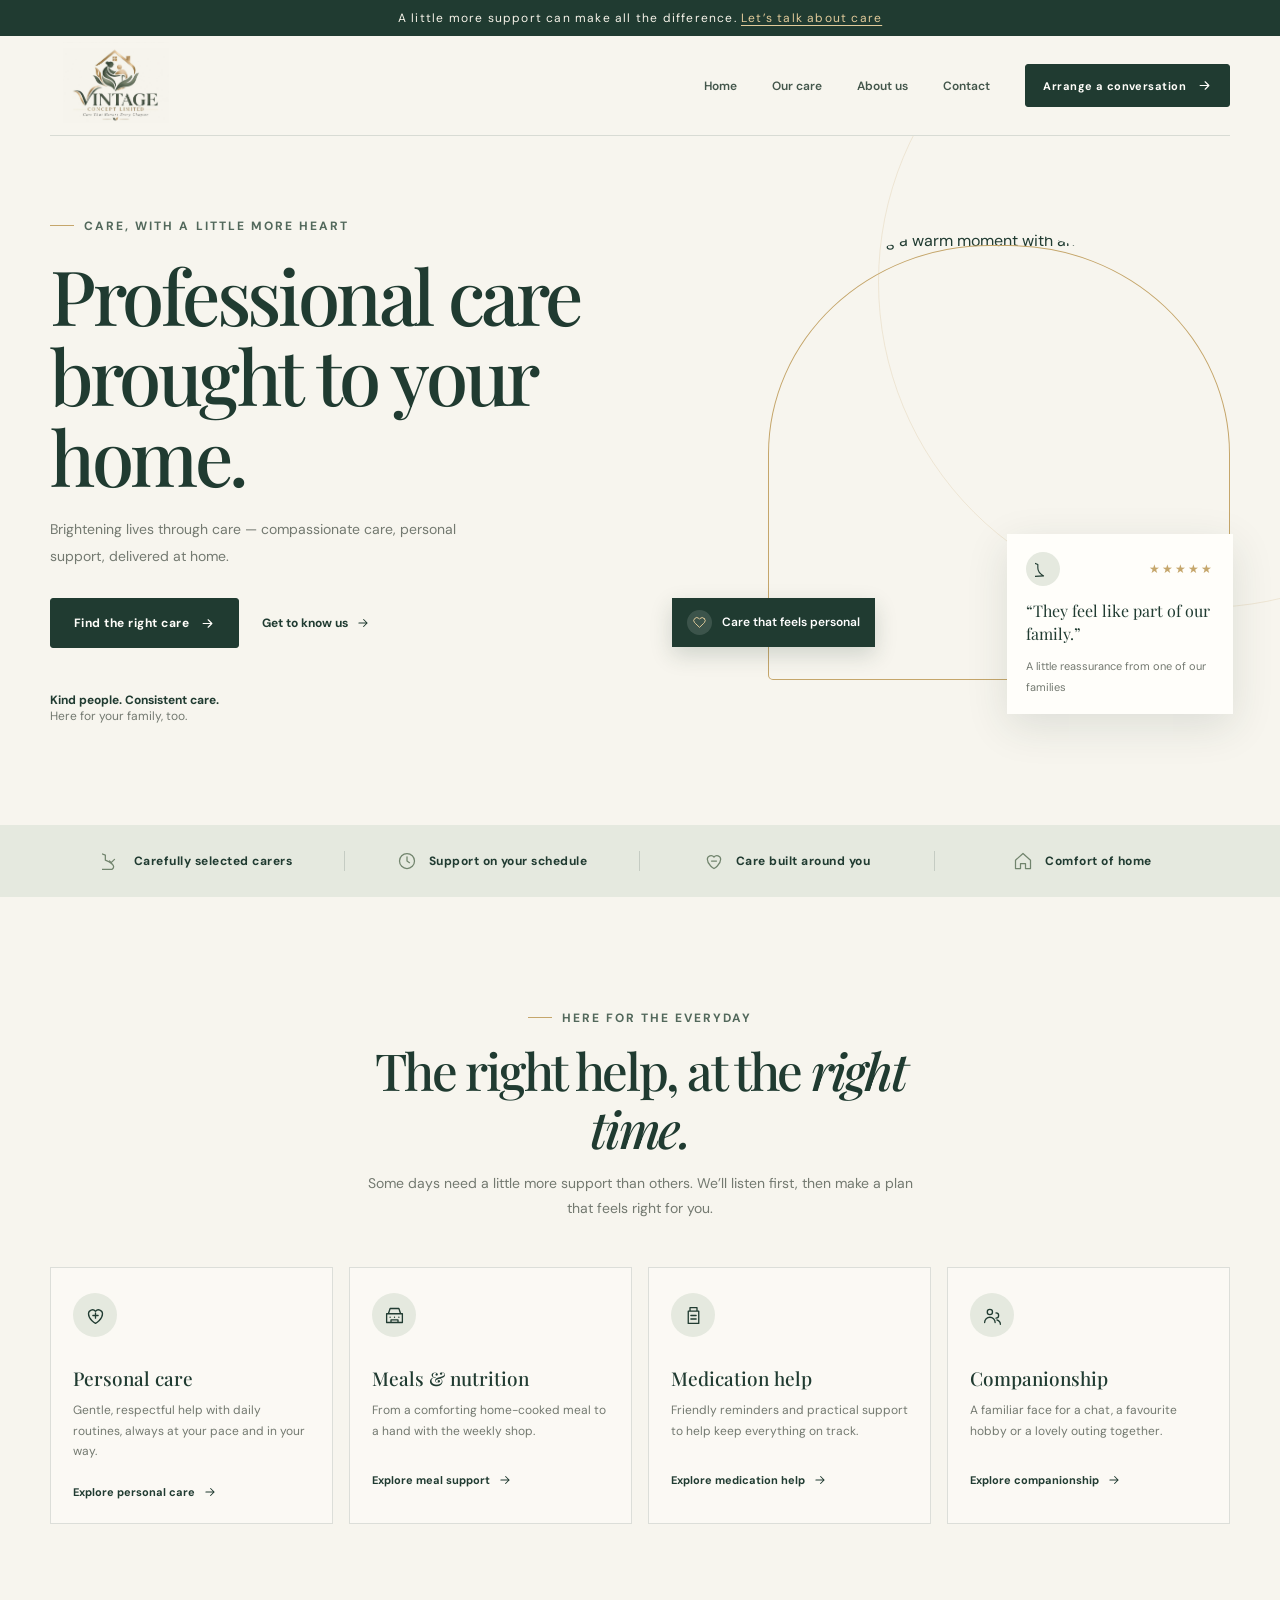
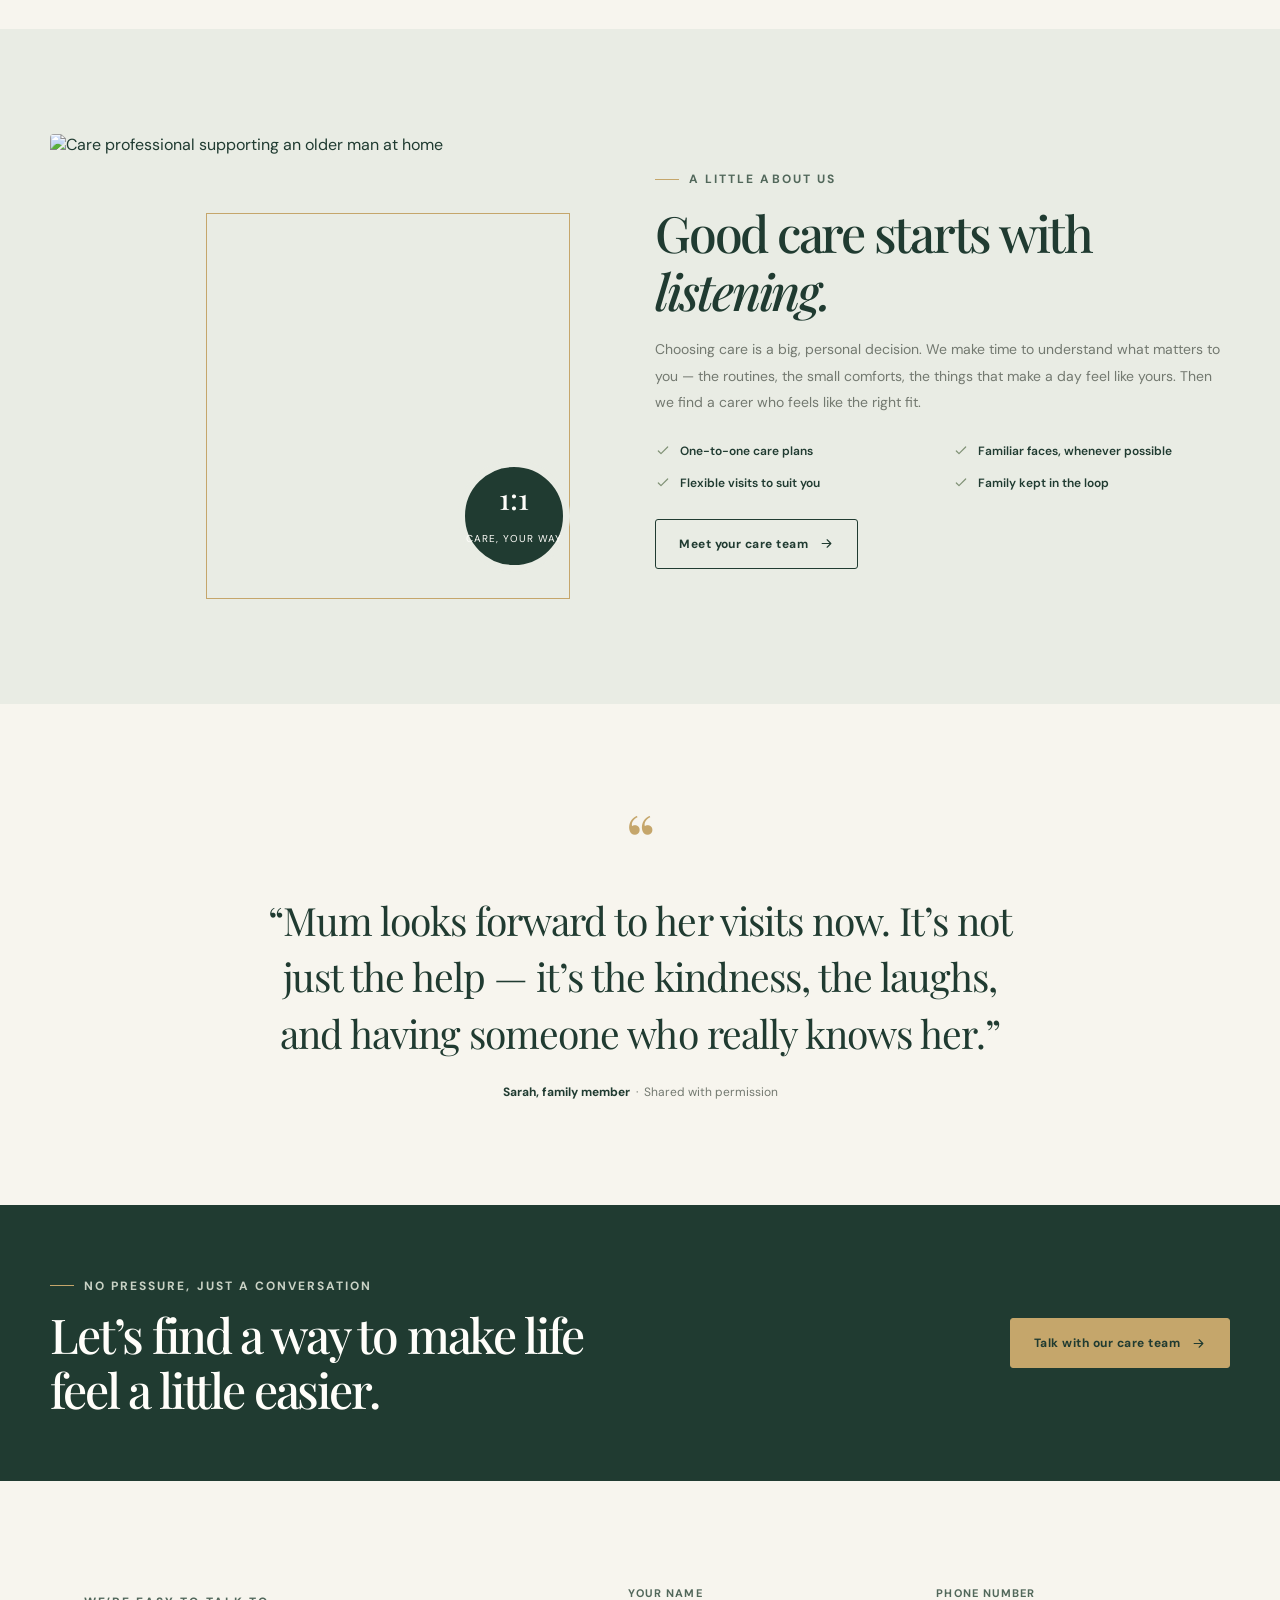
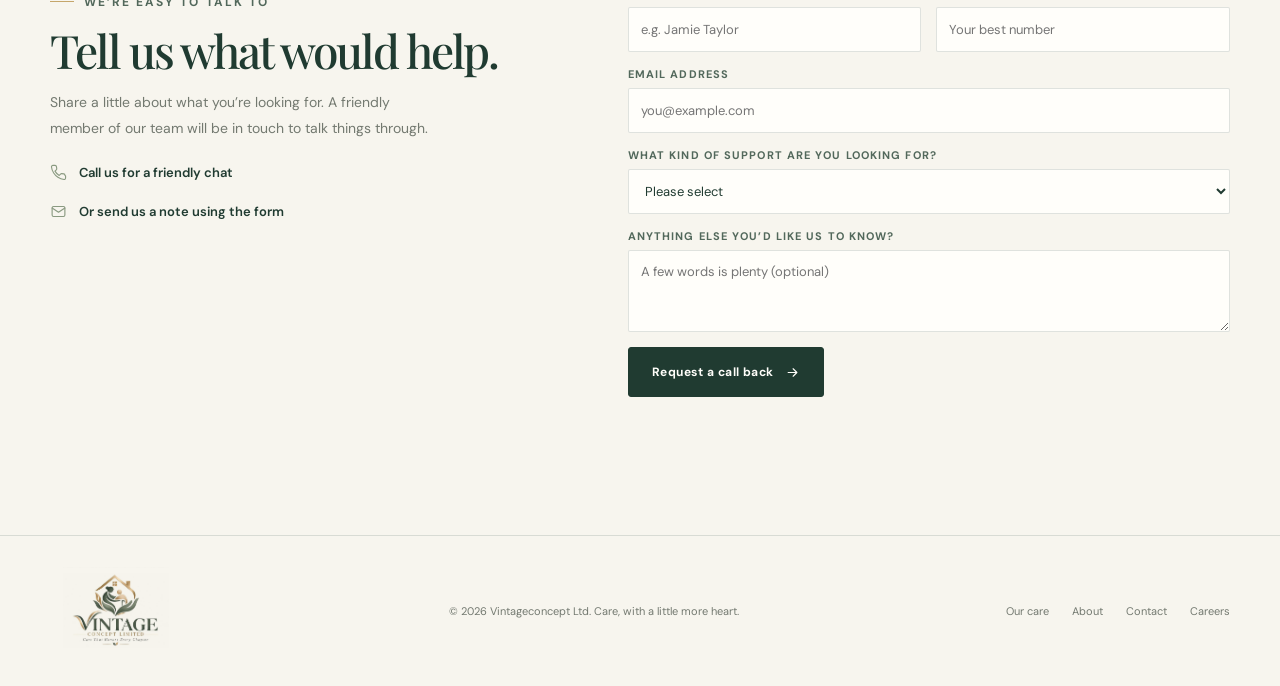
==== commit 9bad5f98: "Improve website text readability" ====
--- a/index.html
+++ b/index.html
@@ -31,7 +31,7 @@
     button, input, select, textarea { font: inherit; }
     img { display: block; width: 100%; object-fit: cover; }
     .wrap { width: min(1180px, calc(100% - 64px)); margin-inline: auto; }
-    .eyebrow { display: inline-flex; align-items: center; gap: 10px; color: var(--forest-soft); font-size: 11px; font-weight: 700; letter-spacing: .17em; text-transform: uppercase; }
+    .eyebrow { display: inline-flex; align-items: center; gap: 10px; color: var(--forest-soft); font-size: 12px; font-weight: 700; letter-spacing: .17em; text-transform: uppercase; }
     .eyebrow::before { content: ''; width: 24px; height: 1px; background: var(--gold); }
     .serif { font-family: var(--serif); font-weight: 500; letter-spacing: -.045em; }
     .button { display: inline-flex; min-height: 50px; justify-content: center; align-items: center; gap: 11px; padding: 0 23px; border: 1px solid var(--forest); border-radius: 3px; background: var(--forest); color: var(--paper); font-size: 12px; font-weight: 700; letter-spacing: .04em; transition: .2s ease; cursor: pointer; }
@@ -39,15 +39,15 @@
     .button svg { width: 15px; height: 15px; }
     .button--outline { background: transparent; color: var(--forest); }
     .button--outline:hover { color: var(--paper); }
-    .announcement { padding: 10px 16px; background: var(--forest); color: #f6f3e9; text-align: center; font-size: 10px; letter-spacing: .1em; }
+    .announcement { padding: 10px 16px; background: var(--forest); color: #f6f3e9; text-align: center; font-size: 12px; letter-spacing: .1em; }
     .announcement a { color: #e2cb9b; text-decoration: underline; text-underline-offset: 3px; }
     header { position: relative; z-index: 5; background: var(--ivory); }
     .nav { min-height: 100px; display: flex; align-items: center; justify-content: space-between; border-bottom: 1px solid var(--line); }
     .brand { display: inline-flex; gap: 11px; align-items: center; }
     .brand-logo { display: block; width: 132px; height: 88px; object-fit: contain; mix-blend-mode: multiply; }
-    .nav-links { display: flex; align-items: center; gap: 35px; color: #43564b; font-size: 11px; font-weight: 600; }
+    .nav-links { display: flex; align-items: center; gap: 35px; color: #43564b; font-size: 12px; font-weight: 600; }
     .nav-links a:not(.button):hover { color: #9b7d47; }
-    .nav-links .button { min-height: 43px; padding-inline: 17px; font-size: 10px; }
+    .nav-links .button { min-height: 43px; padding-inline: 17px; font-size: 11px; }
     .menu-toggle { display: none; border: 0; background: none; color: var(--forest); cursor: pointer; }
     .hero { position: relative; overflow: hidden; padding: 59px 0 76px; }
     .hero::after { position: absolute; z-index: 0; top: -180px; right: -250px; width: 650px; height: 650px; border: 1px solid rgba(197,166,107,.2); border-radius: 50%; content: ''; pointer-events: none; }
@@ -57,10 +57,10 @@
     .hero h1 em { color: #83947b; font-style: normal; }
     .hero-copy > p { max-width: 450px; margin: 0; color: var(--muted); font-size: 14px; line-height: 1.9; }
     .hero-actions { display: flex; align-items: center; gap: 23px; margin-top: 29px; }
-    .text-link { display: inline-flex; align-items: center; gap: 8px; font-size: 11px; font-weight: 700; }
+    .text-link { display: inline-flex; align-items: center; gap: 8px; font-size: 12px; font-weight: 700; }
     .text-link svg { width: 14px; height: 14px; transition: transform .2s ease; }
     .text-link:hover svg { transform: translateX(4px); }
-    .hero-note { display: flex; align-items: center; gap: 12px; margin-top: 44px; color: var(--muted); font-size: 10px; }
+    .hero-note { display: flex; align-items: center; gap: 12px; margin-top: 44px; color: var(--muted); font-size: 12px; }
     .avatar-stack { display: flex; padding-left: 5px; }
     .avatar-stack img { width: 29px; height: 29px; margin-left: -5px; border: 2px solid var(--ivory); border-radius: 50%; }
     .hero-note strong { color: var(--forest); }
@@ -73,8 +73,8 @@
     .care-card-icon svg { width: 17px; }
     .care-card .stars { color: var(--gold); font-size: 12px; letter-spacing: 2px; }
     .care-card p { margin: 13px 0 8px; font-family: var(--serif); font-size: 16px; line-height: 1.45; }
-    .care-card small { color: var(--muted); font-size: 9px; }
-    .floating-tag { position: absolute; bottom: 68px; left: -14px; display: flex; align-items: center; gap: 10px; padding: 12px 15px; background: var(--forest); color: white; font-size: 10px; font-weight: 600; box-shadow: 0 8px 22px rgba(32,59,49,.18); }
+    .care-card small { color: var(--muted); font-size: 11px; }
+    .floating-tag { position: absolute; bottom: 68px; left: -14px; display: flex; align-items: center; gap: 10px; padding: 12px 15px; background: var(--forest); color: white; font-size: 12px; font-weight: 600; box-shadow: 0 8px 22px rgba(32,59,49,.18); }
     .floating-tag span { display: grid; width: 25px; height: 25px; place-items: center; border-radius: 50%; background: rgba(255,255,255,.13); color: #e2cb9b; }
     .floating-tag svg { width: 13px; }
     .trust-strip { background: var(--sage-light); }
@@ -82,20 +82,20 @@
     .trust-item { display: flex; justify-content: center; align-items: center; gap: 12px; border-right: 1px solid rgba(32,59,49,.16); }
     .trust-item:last-child { border: 0; }
     .trust-item svg { flex: 0 0 auto; width: 20px; height: 20px; color: #71846d; }
-    .trust-item span { font-size: 10px; font-weight: 700; letter-spacing: .04em; }
+    .trust-item span { font-size: 12px; font-weight: 700; letter-spacing: .04em; }
     section.content-section { padding: 105px 0; }
     .section-heading { max-width: 570px; margin: 0 auto 46px; text-align: center; }
     .section-heading .eyebrow { justify-content: center; }
     .section-heading h2 { margin: 15px 0 13px; font-size: clamp(36px, 4vw, 51px); line-height: 1.15; }
-    .section-heading p { margin: 0; color: var(--muted); font-size: 12px; line-height: 1.8; }
+    .section-heading p { margin: 0; color: var(--muted); font-size: 14px; line-height: 1.8; }
     .service-grid { display: grid; grid-template-columns: repeat(4, 1fr); gap: 16px; }
     .service-card { min-height: 250px; padding: 25px 22px 22px; border: 1px solid var(--line); background: rgba(255,254,250,.56); transition: .25s ease; }
     .service-card:hover { transform: translateY(-5px); background: var(--paper); box-shadow: 0 16px 35px rgba(32,59,49,.08); }
     .service-icon { display: grid; width: 44px; height: 44px; place-items: center; margin-bottom: 28px; border-radius: 50%; background: var(--sage-light); color: var(--forest); }
     .service-icon svg { width: 21px; height: 21px; }
     .service-card h3 { margin: 0 0 9px; font-family: var(--serif); font-size: 19px; font-weight: 500; }
-    .service-card p { min-height: 50px; margin: 0 0 18px; color: var(--muted); font-size: 10px; line-height: 1.7; }
-    .service-card .text-link { font-size: 10px; }
+    .service-card p { min-height: 50px; margin: 0 0 18px; color: var(--muted); font-size: 12px; line-height: 1.7; }
+    .service-card .text-link { font-size: 11px; }
     .about { background: #e9ece4; }
     .about-grid { display: grid; grid-template-columns: .95fr 1.05fr; align-items: center; gap: 85px; }
     .about-visual { position: relative; min-height: 465px; }
@@ -104,16 +104,16 @@
     .about-photo { position: relative; z-index: 1; }
     .about-stamp { position: absolute; z-index: 2; right: 0; bottom: 27px; display: grid; width: 112px; height: 112px; place-items: center; border: 7px solid #e9ece4; border-radius: 50%; background: var(--forest); color: var(--paper); text-align: center; }
     .about-stamp strong { font-family: var(--serif); font-size: 29px; font-weight: 500; line-height: 1; }
-    .about-stamp span { margin-top: -17px; font-size: 8px; letter-spacing: .1em; text-transform: uppercase; }
+    .about-stamp span { margin-top: -17px; font-size: 10px; letter-spacing: .1em; text-transform: uppercase; }
     .about-copy h2 { margin: 17px 0; font-size: clamp(36px, 4vw, 50px); line-height: 1.15; }
-    .about-copy > p { margin: 0; color: var(--muted); font-size: 12px; line-height: 1.9; }
+    .about-copy > p { margin: 0; color: var(--muted); font-size: 14px; line-height: 1.9; }
     .about-points { display: grid; grid-template-columns: 1fr 1fr; gap: 16px 20px; margin: 27px 0 28px; }
-    .about-point { display: flex; align-items: center; gap: 9px; font-size: 10px; font-weight: 600; }
+    .about-point { display: flex; align-items: center; gap: 9px; font-size: 12px; font-weight: 600; }
     .about-point svg { flex: 0 0 auto; width: 16px; height: 16px; color: #809276; }
     .quote-section { text-align: center; }
     .quote-mark { color: var(--gold); font-family: var(--serif); font-size: 75px; line-height: .8; }
     blockquote { max-width: 760px; margin: 23px auto; font-family: var(--serif); font-size: clamp(26px, 3.3vw, 39px); line-height: 1.45; letter-spacing: -.025em; }
-    .quote-by { color: var(--muted); font-size: 10px; }
+    .quote-by { color: var(--muted); font-size: 12px; }
     .quote-by strong { color: var(--forest); }
     .cta { padding: 65px 0; background: var(--forest); color: var(--paper); }
     .cta-inner { display: flex; align-items: center; justify-content: space-between; gap: 35px; }
@@ -123,22 +123,22 @@
     .cta .button:hover { border-color: #d5bc8e; background: #d5bc8e; }
     .contact { display: grid; grid-template-columns: .9fr 1.1fr; gap: 85px; }
     .contact-copy h2 { margin: 15px 0; font-size: 46px; line-height: 1.1; }
-    .contact-copy p { max-width: 380px; color: var(--muted); font-size: 12px; line-height: 1.85; }
-    .contact-detail { display: flex; gap: 12px; align-items: center; margin-top: 22px; font-size: 11px; font-weight: 600; }
+    .contact-copy p { max-width: 380px; color: var(--muted); font-size: 14px; line-height: 1.85; }
+    .contact-detail { display: flex; gap: 12px; align-items: center; margin-top: 22px; font-size: 13px; font-weight: 600; }
     .contact-detail svg { width: 17px; color: #8a9a81; }
     .contact-form { display: grid; grid-template-columns: 1fr 1fr; gap: 15px; }
     .field { display: flex; flex-direction: column; gap: 7px; }
     .field--full { grid-column: 1/-1; }
-    .field label { color: var(--forest-soft); font-size: 9px; font-weight: 700; letter-spacing: .1em; text-transform: uppercase; }
-    .field input, .field select, .field textarea { width: 100%; border: 1px solid var(--line); border-radius: 2px; background: var(--paper); color: var(--forest); outline: none; font-size: 11px; }
+    .field label { color: var(--forest-soft); font-size: 11px; font-weight: 700; letter-spacing: .1em; text-transform: uppercase; }
+    .field input, .field select, .field textarea { width: 100%; border: 1px solid var(--line); border-radius: 2px; background: var(--paper); color: var(--forest); outline: none; font-size: 13px; }
     .field input, .field select { height: 45px; padding: 0 12px; }
     .field textarea { min-height: 82px; padding: 12px; resize: vertical; }
     .field input:focus, .field select:focus, .field textarea:focus { border-color: var(--sage); box-shadow: 0 0 0 2px rgba(158,174,150,.2); }
     .contact-form .button { justify-self: start; }
-    #form-status { grid-column: 1/-1; min-height: 18px; margin: 0; color: var(--forest-soft); font-size: 11px; }
+    #form-status { grid-column: 1/-1; min-height: 18px; margin: 0; color: var(--forest-soft); font-size: 12px; }
     footer { padding: 31px 0; border-top: 1px solid var(--line); }
     .footer-inner { display: flex; align-items: center; justify-content: space-between; gap: 20px; }
-    .footer-inner p, .footer-links { margin: 0; color: var(--muted); font-size: 9px; }
+    .footer-inner p, .footer-links { margin: 0; color: var(--muted); font-size: 11px; }
     .footer-links { display: flex; gap: 23px; }
     .footer-links a:hover { color: var(--forest); }
     .reveal { opacity: 0; transform: translateY(16px); transition: opacity .65s ease, transform .65s ease; }
@@ -156,7 +156,7 @@
     }
     @media (max-width: 640px) {
       .wrap { width: calc(100% - 38px); }
-      .announcement { font-size: 9px; }
+      .announcement { font-size: 11px; }
       .nav { min-height: 72px; }
       .brand-logo { width: 105px; height: 70px; }
       .menu-toggle { display: block; padding: 8px; }
@@ -178,27 +178,27 @@
       .trust-grid { grid-template-columns: 1fr 1fr; gap: 0; padding: 10px 0; }
       .trust-item { min-height: 56px; justify-content: flex-start; padding-left: 7px; border-right: 0; }
       .trust-item:nth-child(odd) { border-right: 1px solid rgba(32,59,49,.16); }
-      .trust-item span { font-size: 9px; }
+      .trust-item span { font-size: 11px; }
       section.content-section { padding: 72px 0; }
       .section-heading { margin-bottom: 32px; }
       .service-grid { gap: 10px; }
       .service-card { min-height: 245px; padding: 18px 15px; }
       .service-icon { margin-bottom: 22px; }
       .service-card h3 { font-size: 17px; }
-      .service-card p { font-size: 9px; }
+      .service-card p { font-size: 11px; }
       .about-grid { grid-template-columns: 1fr; gap: 35px; }
       .about-visual { min-height: 390px; }
       .about-photo { width: 84%; height: 365px; }
       .about-copy h2 { font-size: 41px; }
       .about-stamp { width: 98px; height: 98px; }
       .about-points { gap: 14px 8px; }
-      .about-point { font-size: 9px; }
+      .about-point { font-size: 11px; }
       .cta { padding: 48px 0; }
       .cta-inner { align-items: flex-start; flex-direction: column; gap: 25px; }
       .contact { grid-template-columns: 1fr; gap: 28px; }
       .contact-copy h2 { font-size: 40px; }
       .contact-form { gap: 12px; }
-      .field label { font-size: 8px; }
+      .field label { font-size: 10px; }
       .footer-inner { align-items: flex-start; flex-direction: column; }
       .footer-links { flex-wrap: wrap; gap: 15px; }
     }
